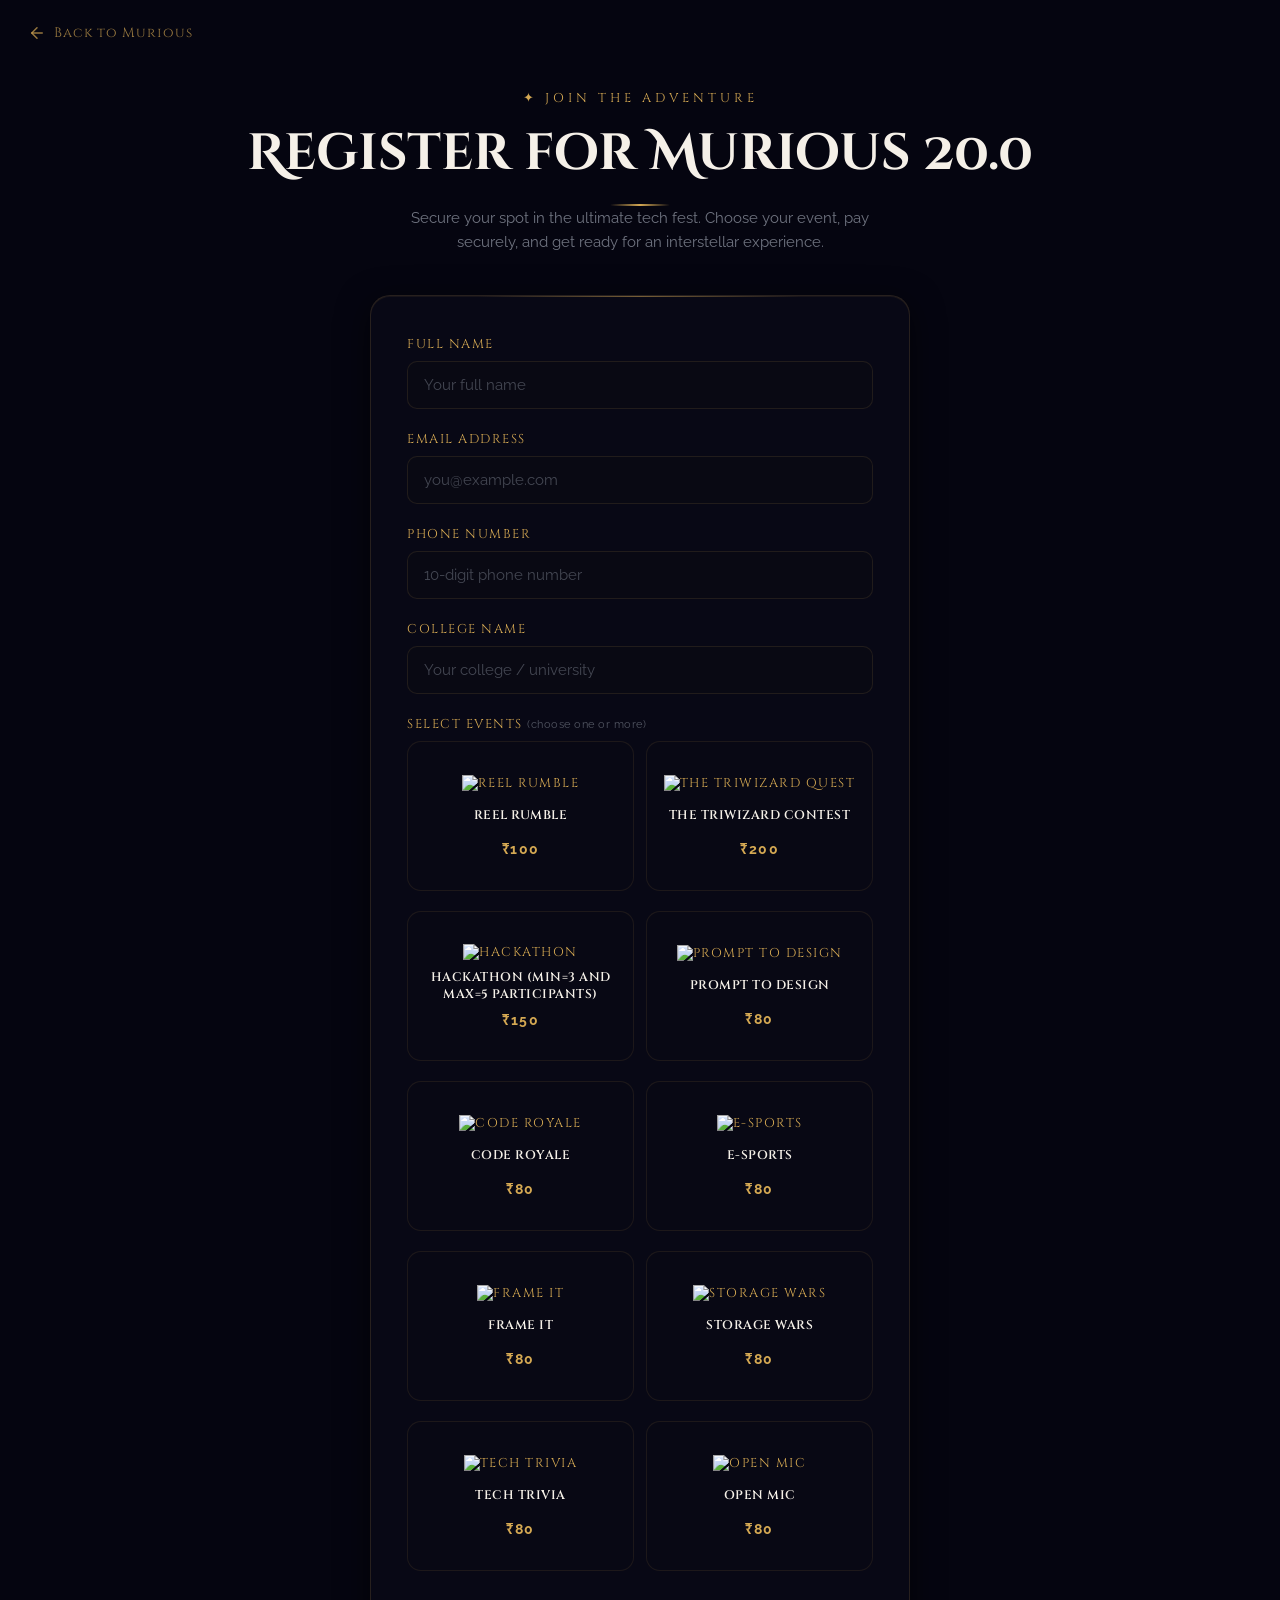
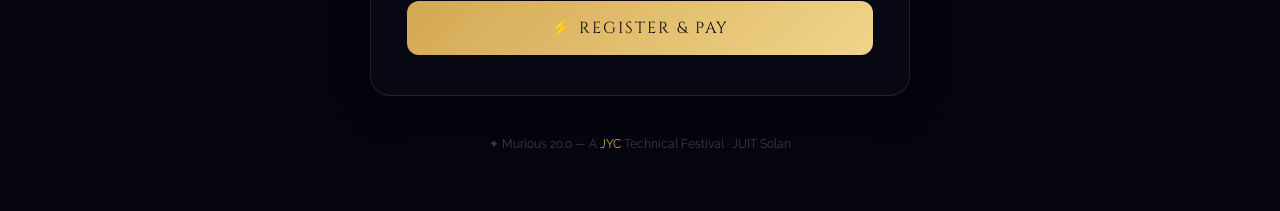
==== register.html @ 3e12759b "Merge 033af7db4ad5f64f94a9833dae85062205849785 into c139ee8dd5cce73f222737e23d005cef96b65f08" ====
<!DOCTYPE html>
<html lang="en">

<head>
    <meta charset="UTF-8">
    <meta name="viewport" content="width=device-width, initial-scale=1.0">
    <title>Register — Murious 20.0 | JUIT Tech Fest</title>
    <meta name="description"
        content="Register for Murious 20.0 events — Coding Contest, Hackathon, Robotics Challenge & more. Secure your spot now!">
    <link rel="preconnect" href="https://fonts.googleapis.com">
    <link rel="preconnect" href="https://fonts.gstatic.com" crossorigin>
    <link
        href="https://fonts.googleapis.com/css2?family=Cinzel+Decorative:wght@400;700;900&family=Cinzel:wght@400;600;700&family=Raleway:wght@300;400;500;600;700&display=swap"
        rel="stylesheet">
    <link rel="icon" type="image/svg+xml" href="assets/images/Murious Logo.svg">
    <link rel="stylesheet" href="css/register.css">
</head>

<body>

    <!-- Starfield Background -->
    <div class="starfield" id="starfield"></div>

    <!-- Page Content -->
    <div class="reg-page">

        <!-- Back to Home -->
        <a href="index.html" class="back-link">
            <svg width="18" height="18" viewBox="0 0 24 24" fill="none" stroke="currentColor" stroke-width="2"
                stroke-linecap="round" stroke-linejoin="round">
                <path d="M19 12H5" />
                <path d="M12 19l-7-7 7-7" />
            </svg>
            Back to Murious
        </a>

        <!-- Header -->
        <header class="reg-header">
            <span class="section-tag">✦ Join the Adventure</span>
            <h1 class="page-title">Register for Murious 20.0</h1>
            <div class="title-ornament"></div>
            <p class="page-subtitle">Secure your spot in the ultimate tech fest. Choose your event, pay securely, and
                get ready for an interstellar experience.</p>
        </header>

        <!-- Registration Form Card -->
        <div class="reg-card">

            <!-- Loading Overlay -->
            <div class="reg-loading-overlay" id="regLoading">
                <div class="reg-spinner"></div>
                <span>Processing Payment...</span>
            </div>

            <form id="registerForm" novalidate>
                <div class="form-group">
                    <label for="regName">Full Name</label>
                    <input type="text" id="regName" placeholder="Your full name" required>
                </div>

                <div class="form-group">
                    <label for="regEmail">Email Address</label>
                    <input type="email" id="regEmail" placeholder="you@example.com" required>
                </div>

                <div class="form-group">
                    <label for="regPhone">Phone Number</label>
                    <input type="tel" id="regPhone" placeholder="10-digit phone number" required>
                </div>

                <div class="form-group">
                    <label for="regCollege">College Name</label>
                    <input type="text" id="regCollege" placeholder="Your college / university" required>
                </div>

                <!-- Multi-Event Selection -->
                <div class="form-group">
                    <label>Select Events <span class="label-hint">(choose one or more)</span></label>
                    <div class="event-grid" id="eventGrid">
                        <label class="event-card" data-event="REEL RUMBLE" data-fee="150">
                            <input type="checkbox" name="events" value="REEL RUMBLE" data-fee="150">
                            <div class="event-card-inner">
                                <span class="event-icon"><img src="images\reel.png" alt="REEL RUMBLE" class="event-img"></span>
                                <span class="event-name">REEL RUMBLE</span>
                                <span class="event-fee">₹100</span>
                            </div>
                            <div class="event-check">✓</div>
                        </label>
                        <label class="event-card" data-event="the triwizard contest" data-fee="200">
                            <input type="checkbox" name="events" value="the triwizard contest" data-fee="200">
                            <div class="event-card-inner">
                                <span class="event-icon"><img src="images\TREASURE.png" alt="THE TRIWIZARD QUEST" class="event-img"></span>
                                <span class="event-name">the triwizard contest</span>
                                <span class="event-fee">₹200</span>
                            </div>
                            <div class="event-check">✓</div>
                        </label>
                        <label class="event-card" data-event="HACKATHON" data-fee="75">
                            <input type="checkbox" name="events" value="HACKATHON" data-fee="75">
                            <div class="event-card-inner">
                                <span class="event-icon"><img src="images\codeinblack.png" alt="HACKATHON" class="event-img"></span>
                                <span class="event-name">HACKATHON (MIN=3 AND MAX=5 participants) </span>
                                <span class="event-fee">₹150</span>
                            </div>
                            <div class="event-check">✓</div>
                        </label>
                        <label class="event-card" data-event="PROMPT TO DESIGN" data-fee="80">
                            <input type="checkbox" name="events" value="PROMPT TO DESIGN" data-fee="80">
                            <div class="event-card-inner">
                                <span class="event-icon"><img src="images\cloud.png" alt="PROMPT TO DESIGN" class="event-img"></span>
                                <span class="event-name">PROMPT TO DESIGN</span>
                                <span class="event-fee">₹80</span>
                            </div>
                            <div class="event-check">✓</div>
                             </label>
                              <label class="event-card" data-event="CODE ROYALE" data-fee="80">
                            <input type="checkbox" name="events" value="CODE ROYALE" data-fee="80">
                            <div class="event-card-inner">
                                <span class="event-icon"> <img src="images\laptop.png" alt="CODE ROYALE" class="event-img"></span>
                                <span class="event-name">CODE ROYALE</span>
                                <span class="event-fee">₹80</span>
                            </div>
                            <div class="event-check">✓</div>
                        </label>
                         <label class="event-card" data-event="E-SPORTS" data-fee="80">
                            <input type="checkbox" name="events" value="E-SPORTS" data-fee="80">
                            <div class="event-card-inner">
                                <span class="event-icon"> <img src="images\console.png" alt="E-SPORTS" class="event-img"></span>
                                <span class="event-name">E-SPORTS</span>
                                <span class="event-fee">₹80</span>
                            </div>
                            <div class="event-check">✓</div>
                        </label>
                        <label class="event-card" data-event="FRAME IT" data-fee="80">
                            <input type="checkbox" name="events" value="FRAME IT" data-fee="80">
                            <div class="event-card-inner">
                                <span class="event-icon"> <img src="images\camera.png" alt="FRAME IT" class="event-img"></span>
                                <span class="event-name">FRAME IT</span>
                                <span class="event-fee">₹80</span>
                            </div>
                            <div class="event-check">✓</div>
                        </label>
                        <label class="event-card" data-event="STORAGE WARS" data-fee="80">
                            <input type="checkbox" name="events" value="STORAGE WARS" data-fee="80">
                            <div class="event-card-inner">
                                <span class="event-icon"> <img src="images\sword.png" alt="STORAGE WARS" class="event-img"></span>
                                <span class="event-name">STORAGE WARS</span>
                                <span class="event-fee">₹80</span>
                            </div>
                            <div class="event-check">✓</div>
                        </label>
                        <label class="event-card" data-event="TECH TRIVIA" data-fee="80">
                            <input type="checkbox" name="events" value="TECH TRIVIA" data-fee="80">
                            <div class="event-card-inner">
                                <span class="event-icon"> <img src="images\QUIZ.png" alt="TECH TRIVIA" class="event-img"></span>
                                <span class="event-name">TECH TRIVIA</span>
                                <span class="event-fee">₹80</span>
                            </div>
                            <div class="event-check">✓</div>
                        </label>
                        <label class="event-card" data-event="OPEN MIC" data-fee="80">
                            <input type="checkbox" name="events" value="OPEN MIC" data-fee="80">
                            <div class="event-card-inner">
                                <span class="event-icon"> <img src="images\openmic1.png" alt="OPEN MIC" class="event-img"></span>
                                <span class="event-name">OPEN MIC</span>
                                <span class="event-fee">₹80</span>
                            </div>
                            <div class="event-check">✓</div>
                        </label>
                        
                        
                        
                    </div>
                </div>

                <!-- Dynamic Total Fee Display -->
                <div class="fee-display" id="feeDisplay" style="display:none;">
                    <div class="fee-left">
                        <span class="fee-label">Total Fee</span>
                        <span class="fee-count" id="feeCount">0 events selected</span>
                    </div>
                    <span class="fee-amount" id="feeAmount">₹0</span>
                </div>

                <button type="submit" class="reg-submit" id="registerBtn">
                    <span class="btn-text">⚡ Register & Pay</span>
                    <span class="btn-magic">✦ Mischief Managed! ✦</span>
                </button>
            </form>
        </div>

        <!-- Toast Messages -->
        <div class="reg-message reg-message--success" id="regSuccess">
            <span class="reg-msg-icon">✦</span>
            <div>
                <strong>Registration Successful!</strong>
                <p>Your spot has been secured. Check your email for confirmation.</p>
            </div>
        </div>
        <div class="reg-message reg-message--error" id="regError">
            <span class="reg-msg-icon">⚠</span>
            <div>
                <strong>Payment Failed</strong>
                <p id="regErrorMsg">Something went wrong. Please try again.</p>
            </div>
        </div>

        <!-- Footer -->
        <footer class="reg-footer">
            <p>✦ Murious 20.0 — A <a href="https://jyc.co.in/" target="_blank">JYC</a> Technical Festival · JUIT Solan
            </p>
        </footer>

    </div>

    <!-- Firebase SDK -->
    <script src="https://www.gstatic.com/firebasejs/10.12.0/firebase-app-compat.js"></script>
    <script src="https://www.gstatic.com/firebasejs/10.12.0/firebase-firestore-compat.js"></script>
    <!-- Razorpay SDK -->
    <script src="https://checkout.razorpay.com/v1/checkout.js"></script>
    <!-- Registration Script -->
    <script src="js/register.js"></script>

</body>

</html>
---- css/register.css ----
/* ═══════════════════════════════════════════════════════
   MURIOUS 20.0 — Registration Page Styles
   Standalone page with same cinematic theme
   ═══════════════════════════════════════════════════════ */

/* ── Stars background animation ── */
@keyframes twinkle {

    0%,
    100% {
        opacity: 0.3;
    }

    50% {
        opacity: 1;
    }
}

@keyframes floatUp {
    0% {
        transform: translateY(0) scale(1);
        opacity: 0.6;
    }

    100% {
        transform: translateY(-100vh) scale(0);
        opacity: 0;
    }
}

@keyframes feeSlideIn {
    0% {
        opacity: 0;
        transform: translateY(8px);
    }

    100% {
        opacity: 1;
        transform: translateY(0);
    }
}

@keyframes feeGlow {

    0%,
    100% {
        box-shadow: 0 0 15px rgba(212, 168, 83, 0.2);
    }

    50% {
        box-shadow: 0 0 30px rgba(212, 168, 83, 0.5), 0 0 60px rgba(212, 168, 83, 0.15);
    }
}

@keyframes spin {
    to {
        transform: rotate(360deg);
    }
}

@keyframes slideInRight {
    0% {
        transform: translateX(120%);
        opacity: 0;
    }

    100% {
        transform: translateX(0);
        opacity: 1;
    }
}

@keyframes slideOutRight {
    0% {
        transform: translateX(0);
        opacity: 1;
    }

    100% {
        transform: translateX(120%);
        opacity: 0;
    }
}

@keyframes heroGlow {

    0%,
    100% {
        text-shadow: 0 0 20px rgba(212, 168, 83, 0.3);
    }

    50% {
        text-shadow: 0 0 40px rgba(212, 168, 83, 0.6), 0 0 80px rgba(212, 168, 83, 0.2);
    }
}

/* ── Base ── */
* {
    margin: 0;
    padding: 0;
    box-sizing: border-box;
}

body {
    font-family: 'Raleway', sans-serif;
    background: #050510;
    color: #e8e4df;
    min-height: 100vh;
    overflow-x: hidden;
    position: relative;
}

/* ── Starfield Background ── */
.starfield {
    position: fixed;
    top: 0;
    left: 0;
    width: 100%;
    height: 100%;
    z-index: 0;
    pointer-events: none;
    overflow: hidden;
}

.star {
    position: absolute;
    width: 2px;
    height: 2px;
    background: #fff;
    border-radius: 50%;
    animation: twinkle var(--duration, 3s) ease-in-out infinite;
    animation-delay: var(--delay, 0s);
    opacity: 0.3;
}

.star.large {
    width: 3px;
    height: 3px;
    box-shadow: 0 0 6px 1px rgba(212, 168, 83, 0.4);
}

/* ── Floating particles ── */
.particle {
    position: fixed;
    width: 4px;
    height: 4px;
    background: radial-gradient(circle, rgba(212, 168, 83, 0.6), transparent);
    border-radius: 50%;
    animation: floatUp var(--speed, 12s) linear infinite;
    animation-delay: var(--delay, 0s);
    z-index: 0;
    pointer-events: none;
}

/* ── Page wrapper ── */
.reg-page {
    position: relative;
    z-index: 1;
    display: flex;
    flex-direction: column;
    align-items: center;
    min-height: 100vh;
    padding: 30px 20px 60px;
}

/* ── Back to Home link ── */
.back-link {
    position: absolute;
    top: 24px;
    left: 28px;
    display: flex;
    align-items: center;
    gap: 8px;
    font-family: 'Cinzel', serif;
    font-size: 0.85rem;
    color: rgba(212, 168, 83, 0.7);
    text-decoration: none;
    transition: all 0.3s;
    letter-spacing: 1px;
    z-index: 10;
}

.back-link:hover {
    color: #f0d48a;
    transform: translateX(-3px);
}

.back-link svg {
    transition: transform 0.3s;
}

.back-link:hover svg {
    transform: translateX(-4px);
}

/* ── Page Header ── */
.reg-header {
    text-align: center;
    margin-top: 60px;
    margin-bottom: 40px;
}

.reg-header .section-tag {
    font-family: 'Cinzel', serif;
    font-size: 0.8rem;
    letter-spacing: 4px;
    text-transform: uppercase;
    color: #d4a853;
    margin-bottom: 12px;
    display: block;
}

.reg-header .page-title {
    font-family: 'Cinzel Decorative', serif;
    font-size: clamp(2rem, 5vw, 3.2rem);
    color: #f5f0e8;
    font-weight: 700;
    margin-bottom: 8px;
    animation: heroGlow 4s ease-in-out infinite;
}

.reg-header .page-subtitle {
    font-size: 0.95rem;
    color: rgba(156, 163, 175, 0.7);
    max-width: 500px;
    margin: 0 auto;
    line-height: 1.6;
}

.title-ornament {
    width: 60px;
    height: 2px;
    background: linear-gradient(90deg, transparent, #d4a853, transparent);
    margin: 16px auto 0;
    border-radius: 2px;
}

/* ── Form Card ── */
.reg-card {
    width: 100%;
    max-width: 540px;
    background: rgba(12, 12, 25, 0.65);
    border: 1px solid rgba(212, 168, 83, 0.15);
    border-radius: 20px;
    padding: 40px 36px;
    backdrop-filter: blur(20px);
    -webkit-backdrop-filter: blur(20px);
    box-shadow:
        0 8px 32px rgba(0, 0, 0, 0.6),
        inset 0 1px 0 rgba(212, 168, 83, 0.08);
    position: relative;
    overflow: hidden;
    transition: border-color 0.4s, box-shadow 0.4s;
}

.reg-card:hover {
    border-color: rgba(212, 168, 83, 0.3);
    box-shadow:
        0 12px 48px rgba(0, 0, 0, 0.7),
        0 0 30px rgba(212, 168, 83, 0.06),
        inset 0 1px 0 rgba(212, 168, 83, 0.12);
}

/* Card glow accent line */
.reg-card::before {
    content: '';
    position: absolute;
    top: 0;
    left: 50%;
    transform: translateX(-50%);
    width: 60%;
    height: 1px;
    background: linear-gradient(90deg, transparent, rgba(212, 168, 83, 0.5), transparent);
}

/* ── Form Groups ── */
.form-group {
    margin-bottom: 22px;
}

.form-group label {
    display: block;
    font-family: 'Cinzel', serif;
    font-size: 0.8rem;
    letter-spacing: 1.5px;
    text-transform: uppercase;
    color: #d4a853;
    margin-bottom: 8px;
}

.form-group input,
.form-group select {
    width: 100%;
    padding: 14px 16px;
    background: rgba(10, 10, 20, 0.7);
    border: 1px solid rgba(212, 168, 83, 0.12);
    border-radius: 10px;
    color: #e8e4df;
    font-family: 'Raleway', sans-serif;
    font-size: 0.95rem;
    transition: all 0.3s;
    outline: none;
}

.form-group input::placeholder {
    color: rgba(156, 163, 175, 0.4);
}

.form-group input:focus,
.form-group select:focus {
    border-color: rgba(212, 168, 83, 0.5);
    box-shadow: 0 0 16px rgba(212, 168, 83, 0.1);
    background: rgba(10, 10, 20, 0.9);
}

.form-group input.invalid {
    border-color: rgba(239, 68, 68, 0.6);
    box-shadow: 0 0 12px rgba(239, 68, 68, 0.1);
}

/* ── Label hint ── */
.label-hint {
    font-family: 'Raleway', sans-serif;
    font-size: 0.7rem;
    font-weight: 400;
    letter-spacing: 0.5px;
    text-transform: none;
    color: rgba(156, 163, 175, 0.5);
}

/* ── Event Checkbox Cards Grid ── */
.event-grid {
    display: grid;
    grid-template-columns: 1fr 1fr;
    gap: 12px;
}

.event-card {
    position: relative;
    cursor: pointer;
    display: block;
    text-transform: none;
    letter-spacing: 0;
    margin: 0;
}

.event-card input[type="checkbox"] {
    position: absolute;
    opacity: 0;
    width: 0;
    height: 0;
    pointer-events: none;
}

.event-card-inner {
    display: flex;
    flex-direction: column;
    align-items: center;
    justify-content: center;   /* NEW */
    gap: 8px;
    padding: 20px 12px;
    height: 150px;             /* NEW */
    background: rgba(10, 10, 20, 0.6);
    border: 1px solid rgba(212, 168, 83, 0.1);
    border-radius: 14px;
    transition: all 0.3s cubic-bezier(0.25, 0.46, 0.45, 0.94);
    text-align: center;
}

.event-card:hover .event-card-inner {
    border-color: rgba(212, 168, 83, 0.3);
    background: rgba(10, 10, 20, 0.8);
    transform: translateY(-2px);
}

.event-card input:checked~.event-card-inner {
    border-color: rgba(212, 168, 83, 0.6);
    background: rgba(212, 168, 83, 0.08);
    box-shadow: 0 0 20px rgba(212, 168, 83, 0.12), inset 0 0 20px rgba(212, 168, 83, 0.04);
}

/* .event-icon {
    font-size: 1.8rem;
    line-height: 1; */
   .event-icon img {
    width: 50px;
    height: 50px;
    object-fit: contain;
    flex-shrink: 0;
}




.event-name {
    font-family: 'Cinzel', serif;
    font-size: 0.78rem;
    font-weight: 600;
    color: #f5f0e8;
    letter-spacing: 0.5px;
    min-height: 32px;   /* NEW */
    display: flex;
    align-items: center;
    justify-content: center;
}

.event-fee {
    font-family: 'Raleway', sans-serif;
    font-size: 0.9rem;
    font-weight: 700;
    color: #d4a853;
}

/* Checkmark badge */
.event-check {
    position: absolute;
    top: 8px;
    right: 8px;
    width: 22px;
    height: 22px;
    border-radius: 50%;
    background: #d4a853;
    color: #0a0a0f;
    font-size: 0.75rem;
    font-weight: 700;
    display: flex;
    align-items: center;
    justify-content: center;
    opacity: 0;
    transform: scale(0.5);
    transition: all 0.25s cubic-bezier(0.34, 1.56, 0.64, 1);
}

.event-card input:checked~.event-check {
    opacity: 1;
    transform: scale(1);
}

/* Error state for event grid */
.event-grid.invalid .event-card-inner {
    border-color: rgba(239, 68, 68, 0.4);
}

/* ── Fee Display (Total) ── */
.fee-display {
    display: flex;
    align-items: center;
    justify-content: space-between;
    padding: 16px 20px;
    background: rgba(212, 168, 83, 0.06);
    border: 1px solid rgba(212, 168, 83, 0.2);
    border-radius: 12px;
    margin-bottom: 24px;
    animation: feeGlow 3s ease-in-out infinite;
}

.fee-left {
    display: flex;
    flex-direction: column;
    gap: 2px;
}

.fee-label {
    font-family: 'Cinzel', serif;
    font-size: 0.85rem;
    letter-spacing: 1px;
    color: rgba(212, 168, 83, 0.8);
}

.fee-count {
    font-family: 'Raleway', sans-serif;
    font-size: 0.72rem;
    color: rgba(156, 163, 175, 0.5);
    letter-spacing: 0.5px;
}

.fee-amount {
    font-family: 'Cinzel Decorative', serif;
    font-size: 1.6rem;
    font-weight: 700;
    color: #f0d48a;
    text-shadow: 0 0 20px rgba(212, 168, 83, 0.3);
    transition: all 0.3s;
}

/* ── Submit Button ── */
.reg-submit {
    width: 100%;
    padding: 16px 32px;
    font-family: 'Cinzel', serif;
    font-size: 1rem;
    letter-spacing: 2px;
    text-transform: uppercase;
    color: #0a0a0f;
    background: linear-gradient(135deg, #d4a853, #f0d48a, #d4a853);
    background-size: 200% 200%;
    border: none;
    border-radius: 12px;
    cursor: pointer;
    position: relative;
    overflow: hidden;
    transition: all 0.4s;
}

.reg-submit:hover {
    background-position: 100% 50%;
    box-shadow: 0 4px 24px rgba(212, 168, 83, 0.4);
    transform: translateY(-2px);
}

.reg-submit:active {
    transform: translateY(0);
}

.reg-submit .btn-text {
    position: relative;
    z-index: 1;
    transition: opacity 0.3s;
}

.reg-submit .btn-magic {
    position: absolute;
    top: 50%;
    left: 50%;
    transform: translate(-50%, -50%);
    opacity: 0;
    transition: opacity 0.3s;
    white-space: nowrap;
}

.reg-submit.submitted .btn-text {
    opacity: 0;
}

.reg-submit.submitted .btn-magic {
    opacity: 1;
}

/* ── Loading Overlay ── */
.reg-loading-overlay {
    position: absolute;
    top: 0;
    left: 0;
    right: 0;
    bottom: 0;
    background: rgba(5, 5, 16, 0.85);
    backdrop-filter: blur(5px);
    display: flex;
    flex-direction: column;
    align-items: center;
    justify-content: center;
    gap: 16px;
    border-radius: 20px;
    z-index: 50;
    opacity: 0;
    pointer-events: none;
    transition: opacity 0.3s;
}

.reg-loading-overlay.active {
    opacity: 1;
    pointer-events: all;
}

.reg-spinner {
    width: 40px;
    height: 40px;
    border: 3px solid rgba(212, 168, 83, 0.15);
    border-top-color: #d4a853;
    border-radius: 50%;
    animation: spin 0.8s linear infinite;
}

.reg-loading-overlay span {
    font-family: 'Cinzel', serif;
    font-size: 0.85rem;
    color: #d4a853;
    letter-spacing: 2px;
}

/* ── Toast Messages ── */
.reg-message {
    position: fixed;
    top: 28px;
    right: 28px;
    display: flex;
    align-items: center;
    gap: 14px;
    padding: 18px 24px;
    border-radius: 14px;
    backdrop-filter: blur(20px);
    z-index: 100;
    transform: translateX(120%);
    transition: transform 0.4s cubic-bezier(0.34, 1.56, 0.64, 1);
    max-width: 400px;
}

.reg-message.active {
    transform: translateX(0);
}

.reg-message--success {
    background: rgba(16, 185, 129, 0.15);
    border: 1px solid rgba(16, 185, 129, 0.3);
}

.reg-message--error {
    background: rgba(239, 68, 68, 0.15);
    border: 1px solid rgba(239, 68, 68, 0.3);
}

.reg-msg-icon {
    font-size: 1.5rem;
    flex-shrink: 0;
}

.reg-message--success .reg-msg-icon {
    color: #10b981;
}

.reg-message--error .reg-msg-icon {
    color: #ef4444;
}

.reg-message strong {
    display: block;
    font-size: 0.95rem;
    margin-bottom: 3px;
    color: #f5f0e8;
}

.reg-message p {
    font-size: 0.82rem;
    color: rgba(156, 163, 175, 0.8);
    line-height: 1.4;
    margin: 0;
}

/* ── Footer ── */
.reg-footer {
    margin-top: auto;
    padding-top: 40px;
    text-align: center;
    font-size: 0.78rem;
    color: rgba(156, 163, 175, 0.35);
}

.reg-footer a {
    color: #d4a853;
    text-decoration: none;
    transition: color 0.3s;
}

.reg-footer a:hover {
    color: #f0d48a;
}

/* ── Responsive ── */
@media (max-width: 600px) {
    .reg-page {
        padding: 20px 14px 40px;
    }

    .reg-header {
        margin-top: 50px;
    }

    .back-link {
        top: 16px;
        left: 16px;
        font-size: 0.78rem;
    }

    .reg-card {
        padding: 28px 20px;
        border-radius: 16px;
    }

    .fee-display {
        flex-direction: column;
        gap: 6px;
        text-align: center;
    }

    .event-grid {
        grid-template-columns: 1fr;
    }

    .reg-message {
        top: auto;
        bottom: 20px;
        right: 12px;
        left: 12px;
        max-width: none;
    }
}
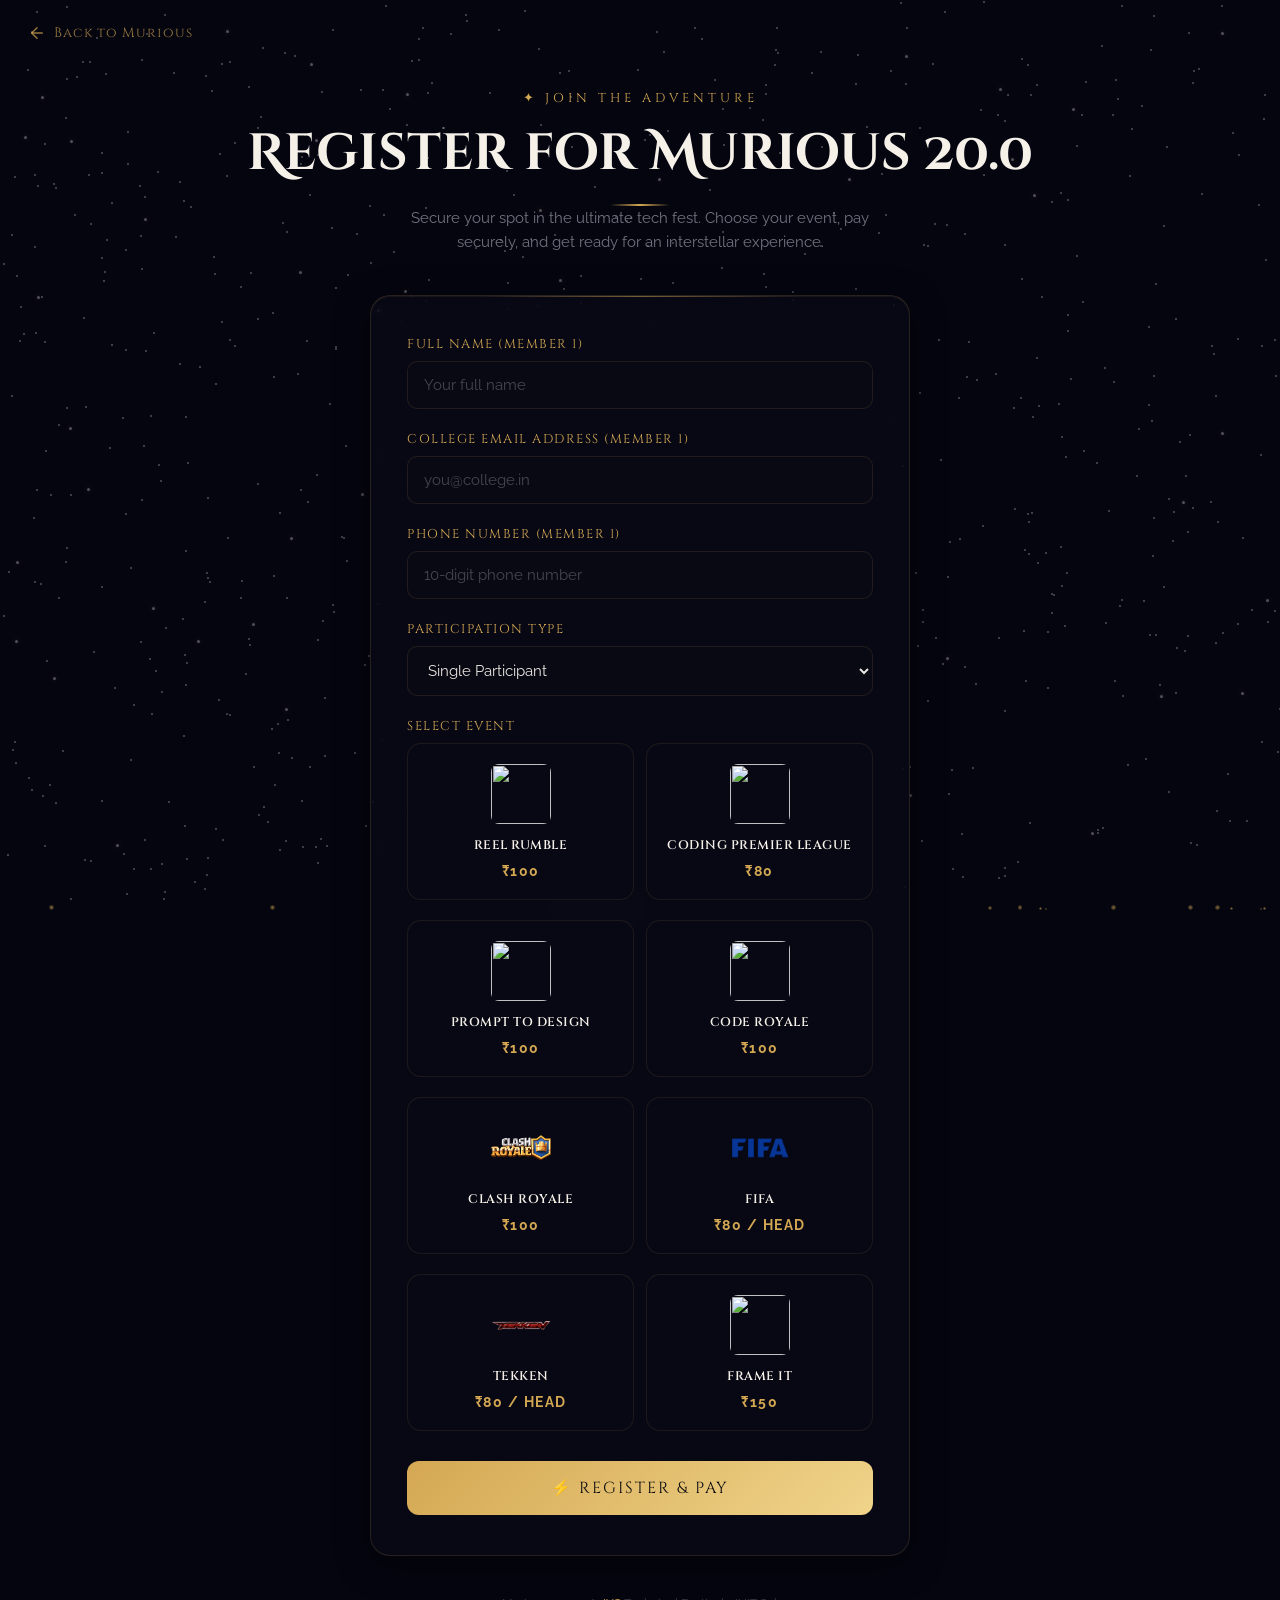
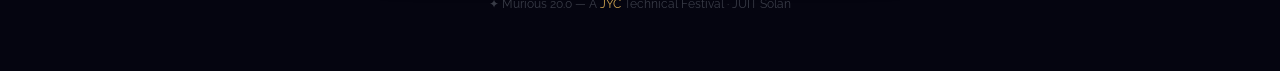
==== commit c6f82ad3: "added games and changed the fee text for other evt" ====
--- a/register.html
+++ b/register.html
@@ -1,226 +1,441 @@
-<!DOCTYPE html>
+<!doctype html>
 <html lang="en">
-
-<head>
-    <meta charset="UTF-8">
-    <meta name="viewport" content="width=device-width, initial-scale=1.0">
+  <head>
+    <meta charset="UTF-8" />
+    <meta name="viewport" content="width=device-width, initial-scale=1.0" />
+
     <title>Register — Murious 20.0 | JUIT Tech Fest</title>
-    <meta name="description"
-        content="Register for Murious 20.0 events — Coding Contest, Hackathon, Robotics Challenge & more. Secure your spot now!">
-    <link rel="preconnect" href="https://fonts.googleapis.com">
-    <link rel="preconnect" href="https://fonts.gstatic.com" crossorigin>
+
+    <meta
+      name="description"
+      content="Register for Murious 20.0 events — Coding Contest, Hackathon, Robotics Challenge & more. Secure your spot now!"
+    />
+
+    <link rel="preconnect" href="https://fonts.googleapis.com" />
+    <link rel="preconnect" href="https://fonts.gstatic.com" crossorigin />
+
     <link
-        href="https://fonts.googleapis.com/css2?family=Cinzel+Decorative:wght@400;700;900&family=Cinzel:wght@400;600;700&family=Raleway:wght@300;400;500;600;700&display=swap"
-        rel="stylesheet">
-    <link rel="icon" type="image/svg+xml" href="assets/images/Murious Logo.svg">
-    <link rel="stylesheet" href="css/register.css">
-</head>
-
-<body>
-
-    <!-- Starfield Background -->
+      href="https://fonts.googleapis.com/css2?family=Cinzel+Decorative:wght@400;700;900&family=Cinzel:wght@400;600;700&family=Raleway:wght@300;400;500;600;700&display=swap"
+      rel="stylesheet"
+    />
+
+    <link
+      rel="icon"
+      type="image/svg+xml"
+      href="assets/images/Murious Logo.svg"
+    />
+
+    <link rel="stylesheet" href="css/register.css" />
+  </head>
+
+  <body>
     <div class="starfield" id="starfield"></div>
 
-    <!-- Page Content -->
     <div class="reg-page">
-
-        <!-- Back to Home -->
-        <a href="index.html" class="back-link">
-            <svg width="18" height="18" viewBox="0 0 24 24" fill="none" stroke="currentColor" stroke-width="2"
-                stroke-linecap="round" stroke-linejoin="round">
-                <path d="M19 12H5" />
-                <path d="M12 19l-7-7 7-7" />
-            </svg>
-            Back to Murious
-        </a>
-
-        <!-- Header -->
-        <header class="reg-header">
-            <span class="section-tag">✦ Join the Adventure</span>
-            <h1 class="page-title">Register for Murious 20.0</h1>
-            <div class="title-ornament"></div>
-            <p class="page-subtitle">Secure your spot in the ultimate tech fest. Choose your event, pay securely, and
-                get ready for an interstellar experience.</p>
-        </header>
-
-        <!-- Registration Form Card -->
-        <div class="reg-card">
-
-            <!-- Loading Overlay -->
-            <div class="reg-loading-overlay" id="regLoading">
-                <div class="reg-spinner"></div>
-                <span>Processing Payment...</span>
+      <a href="index.html" class="back-link">
+        <svg
+          width="18"
+          height="18"
+          viewBox="0 0 24 24"
+          fill="none"
+          stroke="currentColor"
+          stroke-width="2"
+          stroke-linecap="round"
+          stroke-linejoin="round"
+        >
+          <path d="M19 12H5" />
+          <path d="M12 19l-7-7 7-7" />
+        </svg>
+        Back to Murious
+      </a>
+
+      <header class="reg-header">
+        <span class="section-tag">✦ Join the Adventure</span>
+
+        <h1 class="page-title">Register for Murious 20.0</h1>
+
+        <div class="title-ornament"></div>
+
+        <p class="page-subtitle">
+          Secure your spot in the ultimate tech fest. Choose your event, pay
+          securely, and get ready for an interstellar experience.
+        </p>
+      </header>
+
+      <div class="reg-card">
+        <div class="reg-loading-overlay" id="regLoading">
+          <div class="reg-spinner"></div>
+          <span>Processing Payment...</span>
+        </div>
+
+        <form id="registerForm" novalidate>
+          <div class="form-group">
+            <label for="regName">Full Name (Member 1)</label>
+            <input
+              type="text"
+              id="regName"
+              placeholder="Your full name"
+              required
+            />
+          </div>
+
+          <div class="form-group">
+            <label for="regEmail">College Email Address (Member 1)</label>
+            <input
+              type="email"
+              id="regEmail"
+              placeholder="you@college.in"
+              required
+            />
+          </div>
+
+          <div class="form-group">
+            <label for="regPhone">Phone Number (Member 1)</label>
+            <input
+              type="tel"
+              id="regPhone"
+              placeholder="10-digit phone number"
+              required
+            />
+          </div>
+
+          <!-- <div class="form-group">
+            <label for="regCollege">College Name</label>
+            <input
+              type="text"
+              id="regCollege"
+              placeholder="Your college / university"
+              required
+            />
+          </div> -->
+
+          <div class="form-group">
+            <label for="participationType">Participation Type</label>
+            <select id="participationType">
+              <option value="single">Single Participant</option>
+              <option value="team">Team</option>
+            </select>
+          </div>
+
+          <!-- TEAM MEMBERS (dynamically generated by JS) -->
+          <div id="teamSection" style="display: none"></div>
+
+          <div class="form-group">
+            <label>Select Event</label>
+
+            <div class="event-grid" id="eventGrid">
+              <label
+                class="event-card"
+                data-event="HACKATHON"
+                data-fee="100"
+                data-type="team"
+                data-min-members="2"
+                data-max-members="4"
+                style="grid-column: span 2"
+              >
+                <input
+                  type="checkbox"
+                  name="events"
+                  value="HACKATHON"
+                  data-fee="100"
+                />
+                <div class="event-card-inner">
+                  <span class="event-icon">
+                    <img
+                      src="https://cdn-icons-png.flaticon.com/512/2721/2721266.png"
+                      class="event-img"
+                    />
+                  </span>
+                  <span class="event-name">HACKATHON </span>
+                  <span>(MIN 3 AND MAX 5 PARTICIPANTS ALLOWED)</span>
+                  <span class="event-fee">₹100 / member</span>
+                </div>
+                <div class="event-check">✓</div>
+              </label>
+
+              <label class="event-card" data-event="REEL RUMBLE" data-fee="100" data-type="solo">
+                <input
+                  type="checkbox"
+                  name="events"
+                  value="REEL RUMBLE"
+                  data-fee="100"
+                />
+                <div class="event-card-inner">
+                  <span class="event-icon"
+                    ><img src="images/reel.png" class="event-img"
+                  /></span>
+                  <span class="event-name">REEL RUMBLE</span>
+                  <span class="event-fee">₹100</span>
+                </div>
+                <div class="event-check">✓</div>
+              </label>
+
+              <label
+                class="event-card"
+                data-event="the triwizard contest"
+                data-fee="150"
+                data-type="team"
+                data-min-members="2"
+                data-max-members="3"
+              >
+                <input
+                  type="checkbox"
+                  name="events"
+                  value="the triwizard contest"
+                  data-fee="150"
+                />
+                <div class="event-card-inner">
+                  <span class="event-icon"
+                    ><img src="images/TREASURE.png" class="event-img"
+                  /></span>
+                  <span class="event-name">the triwizard contest</span>
+                  <span>(MIN 3 AND MAX 4 PARTICIPANTS ALLOWED)</span>
+                  <span class="event-fee">₹150</span>
+                </div>
+                <div class="event-check">✓</div>
+              </label>
+
+              <label
+                class="event-card"
+                data-event="CODE IN DARK"
+                data-fee="80"
+                data-type="solo"
+              >
+                <input
+                  type="checkbox"
+                  name="events"
+                  value="CODE IN DARK"
+                  data-fee="80"
+                />
+                <div class="event-card-inner">
+                  <span class="event-icon"
+                    ><img src="images/codeinblack.png" class="event-img"
+                  /></span>
+                  <span class="event-name">CODING PREMIER LEAGUE</span>
+                  <span class="event-fee">₹80</span>
+                </div>
+                <div class="event-check">✓</div>
+              </label>
+
+              <label
+                class="event-card"
+                data-event="PROMPT TO DESIGN"
+                data-fee="100"
+                data-type="solo"
+              >
+                <input
+                  type="checkbox"
+                  name="events"
+                  value="PROMPT TO DESIGN"
+                  data-fee="100"
+                />
+                <div class="event-card-inner">
+                  <span class="event-icon"
+                    ><img src="images/cloud.png" class="event-img"
+                  /></span>
+                  <span class="event-name">PROMPT TO DESIGN</span>
+                  <span class="event-fee">₹100</span>
+                </div>
+                <div class="event-check">✓</div>
+              </label>
+
+              <label class="event-card" data-event="CODE ROYALE" data-fee="100" data-type="solo">
+                <input
+                  type="checkbox"
+                  name="events"
+                  value="CODE ROYALE"
+                  data-fee="100"
+                />
+                <div class="event-card-inner">
+                  <span class="event-icon"
+                    ><img src="images/laptop.png" class="event-img"
+                  /></span>
+                  <span class="event-name">CODE ROYALE</span>
+                  <span class="event-fee">₹100</span>
+                </div>
+                <div class="event-check">✓</div>
+              </label>
+
+              <label class="event-card" data-event="VALORANT" data-fee="250" data-type="team" data-min-members="4" data-max-members="4">
+                <input
+                  type="checkbox"
+                  name="events"
+                  value="VALORANT"
+                  data-fee="250"
+                />
+                <div class="event-card-inner">
+                  <span class="event-icon"
+                    ><img src="assets/images/VALORANT.webp" class="event-img"
+                  /></span>
+                  <span class="event-name">VALORANT</span>
+                  <span>(5 PARTICIPANTS TEAM)</span>
+                  <span class="event-fee">₹250 / team</span>
+                </div>
+                <div class="event-check">✓</div>
+              </label>
+
+              <label class="event-card" data-event="BGMI" data-fee="200" data-type="team" data-min-members="3" data-max-members="3">
+                <input
+                  type="checkbox"
+                  name="events"
+                  value="BGMI"
+                  data-fee="200"
+                />
+                <div class="event-card-inner">
+                  <span class="event-icon"
+                    ><img src="assets/images/BGMI.webp" class="event-img"
+                  /></span>
+                  <span class="event-name">BGMI</span>
+                  <span>(4 PARTICIPANTS TEAM)</span>
+                  <span class="event-fee">₹200</span>
+                </div>
+                <div class="event-check">✓</div>
+              </label>
+
+              <label class="event-card" data-event="CLASH ROYALE" data-fee="100" data-type="solo">
+                <input
+                  type="checkbox"
+                  name="events"
+                  value="CLASH ROYALE"
+                  data-fee="100"
+                />
+                <div class="event-card-inner">
+                  <span class="event-icon"
+                    ><img src="assets/images/CLASHROYAL.webp" class="event-img"
+                  /></span>
+                  <span class="event-name">CLASH ROYALE</span>
+                  <span class="event-fee">₹100</span>
+                </div>
+                <div class="event-check">✓</div>
+              </label>
+
+              <label class="event-card" data-event="FIFA" data-fee="80" data-type="solo">
+                <input
+                  type="checkbox"
+                  name="events"
+                  value="FIFA"
+                  data-fee="80"
+                />
+                <div class="event-card-inner">
+                  <span class="event-icon"
+                    ><img src="assets/images/FIFA.webp" class="event-img"
+                  /></span>
+                  <span class="event-name">FIFA</span>
+                  <span class="event-fee">₹80 / head</span>
+                </div>
+                <div class="event-check">✓</div>
+              </label>
+
+              <label class="event-card" data-event="TEKKEN" data-fee="80" data-type="solo">
+                <input
+                  type="checkbox"
+                  name="events"
+                  value="TEKKEN"
+                  data-fee="80"
+                />
+                <div class="event-card-inner">
+                  <span class="event-icon"
+                    ><img src="assets/images/TEKKEN.webp" class="event-img"
+                  /></span>
+                  <span class="event-name">TEKKEN</span>
+                  <span class="event-fee">₹80 / head</span>
+                </div>
+                <div class="event-check">✓</div>
+              </label>
+
+              <label class="event-card" data-event="FRAME IT" data-fee="150" data-type="solo">
+                <input
+                  type="checkbox"
+                  name="events"
+                  value="FRAME IT"
+                  data-fee="150"
+                />
+                <div class="event-card-inner">
+                  <span class="event-icon"
+                    ><img src="images/camera.png" class="event-img"
+                  /></span>
+                  <span class="event-name">FRAME IT</span>
+                  <span class="event-fee">₹150</span>
+                </div>
+                <div class="event-check">✓</div>
+              </label>
+
+              
+
+              <label class="event-card" data-event="TECH TRIVIA" data-fee="100" data-type="team" data-min-members="1" data-max-members="1">
+                <input
+                  type="checkbox"
+                  name="events"
+                  value="TECH TRIVIA"
+                  data-fee="100"
+                />
+                <div class="event-card-inner">
+                  <span class="event-icon"
+                    ><img src="images/QUIZ.png" class="event-img"
+                  /></span>
+                  <span class="event-name">TECH TRIVIA</span>
+                  <span>(MAX 2 PARTICIPANTS ALLOWED)</span>
+                  <span class="event-fee">₹100</span>
+                </div>
+                <div class="event-check">✓</div>
+              </label>
+
+              <!-- <label class="event-card" data-event="OPEN MIC" data-fee="80">
+                <input
+                  type="checkbox"
+                  name="events"
+                  value="OPEN MIC"
+                  data-fee="80"
+                />
+                <div class="event-card-inner">
+                  <span class="event-icon"
+                    ><img src="images/openmic1.png" class="event-img"
+                  /></span>
+                  <span class="event-name">OPEN MIC</span>
+                  <span class="event-fee">₹80</span>
+                </div>
+                <div class="event-check">✓</div>
+              </label> -->
             </div>
-
-            <form id="registerForm" novalidate>
-                <div class="form-group">
-                    <label for="regName">Full Name</label>
-                    <input type="text" id="regName" placeholder="Your full name" required>
-                </div>
-
-                <div class="form-group">
-                    <label for="regEmail">Email Address</label>
-                    <input type="email" id="regEmail" placeholder="you@example.com" required>
-                </div>
-
-                <div class="form-group">
-                    <label for="regPhone">Phone Number</label>
-                    <input type="tel" id="regPhone" placeholder="10-digit phone number" required>
-                </div>
-
-                <div class="form-group">
-                    <label for="regCollege">College Name</label>
-                    <input type="text" id="regCollege" placeholder="Your college / university" required>
-                </div>
-
-                <!-- Multi-Event Selection -->
-                <div class="form-group">
-                    <label>Select Events <span class="label-hint">(choose one or more)</span></label>
-                    <div class="event-grid" id="eventGrid">
-                        <label class="event-card" data-event="REEL RUMBLE" data-fee="150">
-                            <input type="checkbox" name="events" value="REEL RUMBLE" data-fee="150">
-                            <div class="event-card-inner">
-                                <span class="event-icon"><img src="images\reel.png" alt="REEL RUMBLE" class="event-img"></span>
-                                <span class="event-name">REEL RUMBLE</span>
-                                <span class="event-fee">₹100</span>
-                            </div>
-                            <div class="event-check">✓</div>
-                        </label>
-                        <label class="event-card" data-event="the triwizard contest" data-fee="200">
-                            <input type="checkbox" name="events" value="the triwizard contest" data-fee="200">
-                            <div class="event-card-inner">
-                                <span class="event-icon"><img src="images\TREASURE.png" alt="THE TRIWIZARD QUEST" class="event-img"></span>
-                                <span class="event-name">the triwizard contest</span>
-                                <span class="event-fee">₹200</span>
-                            </div>
-                            <div class="event-check">✓</div>
-                        </label>
-                        <label class="event-card" data-event="HACKATHON" data-fee="75">
-                            <input type="checkbox" name="events" value="HACKATHON" data-fee="75">
-                            <div class="event-card-inner">
-                                <span class="event-icon"><img src="images\codeinblack.png" alt="HACKATHON" class="event-img"></span>
-                                <span class="event-name">HACKATHON (MIN=3 AND MAX=5 participants) </span>
-                                <span class="event-fee">₹150</span>
-                            </div>
-                            <div class="event-check">✓</div>
-                        </label>
-                        <label class="event-card" data-event="PROMPT TO DESIGN" data-fee="80">
-                            <input type="checkbox" name="events" value="PROMPT TO DESIGN" data-fee="80">
-                            <div class="event-card-inner">
-                                <span class="event-icon"><img src="images\cloud.png" alt="PROMPT TO DESIGN" class="event-img"></span>
-                                <span class="event-name">PROMPT TO DESIGN</span>
-                                <span class="event-fee">₹80</span>
-                            </div>
-                            <div class="event-check">✓</div>
-                             </label>
-                              <label class="event-card" data-event="CODE ROYALE" data-fee="80">
-                            <input type="checkbox" name="events" value="CODE ROYALE" data-fee="80">
-                            <div class="event-card-inner">
-                                <span class="event-icon"> <img src="images\laptop.png" alt="CODE ROYALE" class="event-img"></span>
-                                <span class="event-name">CODE ROYALE</span>
-                                <span class="event-fee">₹80</span>
-                            </div>
-                            <div class="event-check">✓</div>
-                        </label>
-                         <label class="event-card" data-event="E-SPORTS" data-fee="80">
-                            <input type="checkbox" name="events" value="E-SPORTS" data-fee="80">
-                            <div class="event-card-inner">
-                                <span class="event-icon"> <img src="images\console.png" alt="E-SPORTS" class="event-img"></span>
-                                <span class="event-name">E-SPORTS</span>
-                                <span class="event-fee">₹80</span>
-                            </div>
-                            <div class="event-check">✓</div>
-                        </label>
-                        <label class="event-card" data-event="FRAME IT" data-fee="80">
-                            <input type="checkbox" name="events" value="FRAME IT" data-fee="80">
-                            <div class="event-card-inner">
-                                <span class="event-icon"> <img src="images\camera.png" alt="FRAME IT" class="event-img"></span>
-                                <span class="event-name">FRAME IT</span>
-                                <span class="event-fee">₹80</span>
-                            </div>
-                            <div class="event-check">✓</div>
-                        </label>
-                        <label class="event-card" data-event="STORAGE WARS" data-fee="80">
-                            <input type="checkbox" name="events" value="STORAGE WARS" data-fee="80">
-                            <div class="event-card-inner">
-                                <span class="event-icon"> <img src="images\sword.png" alt="STORAGE WARS" class="event-img"></span>
-                                <span class="event-name">STORAGE WARS</span>
-                                <span class="event-fee">₹80</span>
-                            </div>
-                            <div class="event-check">✓</div>
-                        </label>
-                        <label class="event-card" data-event="TECH TRIVIA" data-fee="80">
-                            <input type="checkbox" name="events" value="TECH TRIVIA" data-fee="80">
-                            <div class="event-card-inner">
-                                <span class="event-icon"> <img src="images\QUIZ.png" alt="TECH TRIVIA" class="event-img"></span>
-                                <span class="event-name">TECH TRIVIA</span>
-                                <span class="event-fee">₹80</span>
-                            </div>
-                            <div class="event-check">✓</div>
-                        </label>
-                        <label class="event-card" data-event="OPEN MIC" data-fee="80">
-                            <input type="checkbox" name="events" value="OPEN MIC" data-fee="80">
-                            <div class="event-card-inner">
-                                <span class="event-icon"> <img src="images\openmic1.png" alt="OPEN MIC" class="event-img"></span>
-                                <span class="event-name">OPEN MIC</span>
-                                <span class="event-fee">₹80</span>
-                            </div>
-                            <div class="event-check">✓</div>
-                        </label>
-                        
-                        
-                        
-                    </div>
-                </div>
-
-                <!-- Dynamic Total Fee Display -->
-                <div class="fee-display" id="feeDisplay" style="display:none;">
-                    <div class="fee-left">
-                        <span class="fee-label">Total Fee</span>
-                        <span class="fee-count" id="feeCount">0 events selected</span>
-                    </div>
-                    <span class="fee-amount" id="feeAmount">₹0</span>
-                </div>
-
-                <button type="submit" class="reg-submit" id="registerBtn">
-                    <span class="btn-text">⚡ Register & Pay</span>
-                    <span class="btn-magic">✦ Mischief Managed! ✦</span>
-                </button>
-            </form>
-        </div>
-
-        <!-- Toast Messages -->
-        <div class="reg-message reg-message--success" id="regSuccess">
-            <span class="reg-msg-icon">✦</span>
-            <div>
-                <strong>Registration Successful!</strong>
-                <p>Your spot has been secured. Check your email for confirmation.</p>
+          </div>
+
+          <div class="fee-display" id="feeDisplay" style="display: none">
+            <div class="fee-left">
+              <span class="fee-label">Total Fee</span>
+              <span class="fee-count" id="feeCount">0 events selected</span>
             </div>
-        </div>
-        <div class="reg-message reg-message--error" id="regError">
-            <span class="reg-msg-icon">⚠</span>
-            <div>
-                <strong>Payment Failed</strong>
-                <p id="regErrorMsg">Something went wrong. Please try again.</p>
-            </div>
-        </div>
-
-        <!-- Footer -->
-        <footer class="reg-footer">
-            <p>✦ Murious 20.0 — A <a href="https://jyc.co.in/" target="_blank">JYC</a> Technical Festival · JUIT Solan
-            </p>
-        </footer>
-
+            <span class="fee-amount" id="feeAmount">₹0</span>
+          </div>
+
+          <button type="submit" class="reg-submit" id="registerBtn">
+            <span class="btn-text">⚡ Register & Pay</span>
+            <span class="btn-magic">✦ Mischief Managed! ✦</span>
+          </button>
+        </form>
+      </div>
+
+      <footer class="reg-footer">
+        <p>
+          ✦ Murious 20.0 — A
+          <a href="https://jyc.co.in/" target="_blank">JYC</a>
+          Technical Festival · JUIT Solan
+        </p>
+      </footer>
     </div>
 
-    <!-- Firebase SDK -->
+    <script>
+      document.querySelectorAll('input[name="events"]').forEach((cb) => {
+        cb.addEventListener("change", function () {
+          document.querySelectorAll('input[name="events"]').forEach((x) => {
+            if (x !== this) x.checked = false;
+          });
+        });
+      });
+    </script>
+
     <script src="https://www.gstatic.com/firebasejs/10.12.0/firebase-app-compat.js"></script>
     <script src="https://www.gstatic.com/firebasejs/10.12.0/firebase-firestore-compat.js"></script>
-    <!-- Razorpay SDK -->
     <script src="https://checkout.razorpay.com/v1/checkout.js"></script>
-    <!-- Registration Script -->
     <script src="js/register.js"></script>
-
-</body>
-
-</html>+  </body>
+</html>
--- a/css/register.css
+++ b/css/register.css
@@ -356,10 +356,8 @@
     display: flex;
     flex-direction: column;
     align-items: center;
-    justify-content: center;   /* NEW */
     gap: 8px;
     padding: 20px 12px;
-    height: 150px;             /* NEW */
     background: rgba(10, 10, 20, 0.6);
     border: 1px solid rgba(212, 168, 83, 0.1);
     border-radius: 14px;
@@ -383,13 +381,11 @@
     font-size: 1.8rem;
     line-height: 1; */
    .event-icon img {
-    width: 50px;
-    height: 50px;
+    width: 60px;
+    height: 60px;
     object-fit: contain;
-    flex-shrink: 0;
-}
-
-
+    border-radius: 8px;
+}
 
 
 .event-name {
@@ -398,10 +394,6 @@
     font-weight: 600;
     color: #f5f0e8;
     letter-spacing: 0.5px;
-    min-height: 32px;   /* NEW */
-    display: flex;
-    align-items: center;
-    justify-content: center;
 }
 
 .event-fee {
@@ -693,4 +685,8 @@
         left: 12px;
         max-width: none;
     }
+}
+
+.invalid{
+border:2px solid red;
 }
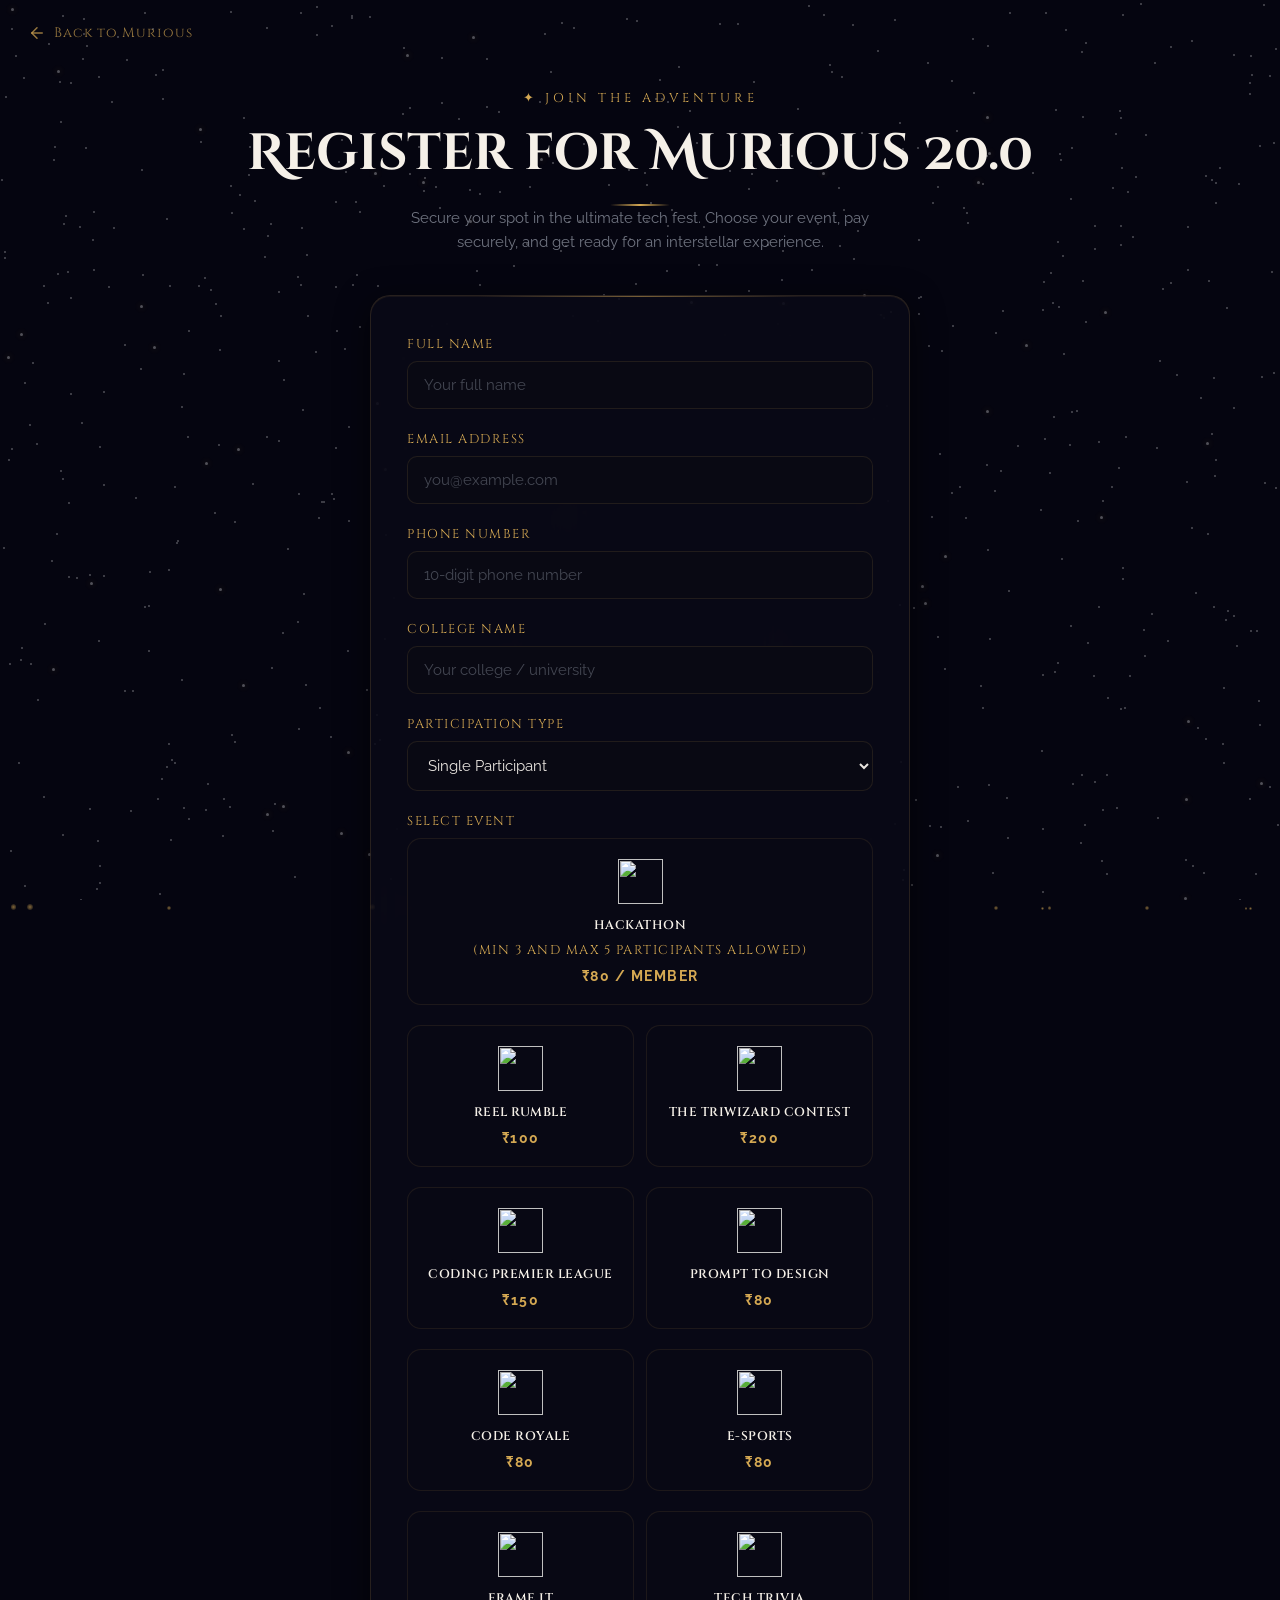
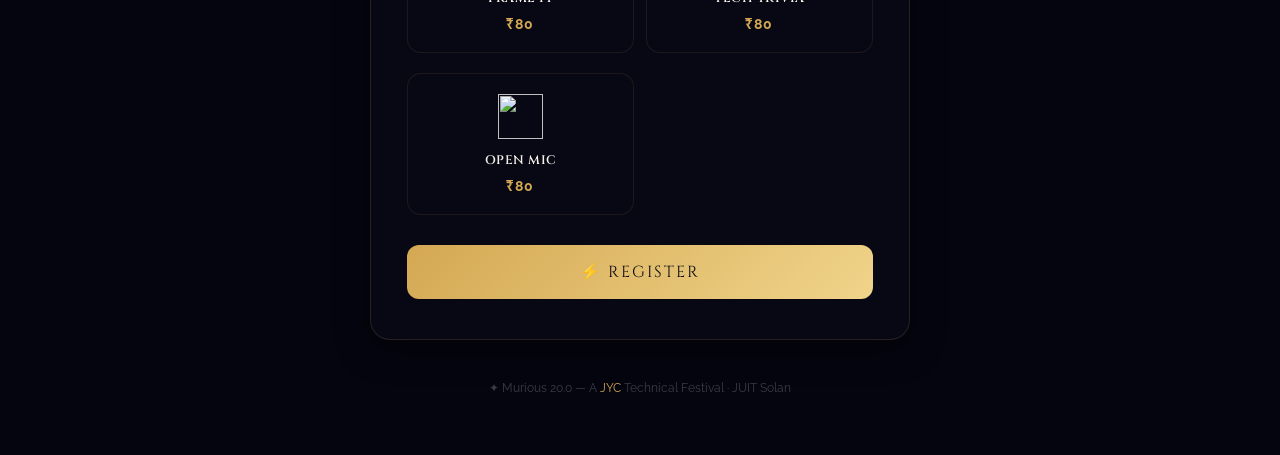
==== commit 0f6c18c3: "Merge f8c79a874f001aba20b38adfa1d529ed88d8df00 into 3d3939e7c7a0bf41ee763e3c9b9bd7c3fb57303d" ====
--- a/register.html
+++ b/register.html
@@ -70,7 +70,7 @@
 
         <form id="registerForm" novalidate>
           <div class="form-group">
-            <label for="regName">Full Name (Member 1)</label>
+            <label for="regName">Full Name</label>
             <input
               type="text"
               id="regName"
@@ -80,17 +80,17 @@
           </div>
 
           <div class="form-group">
-            <label for="regEmail">College Email Address (Member 1)</label>
+            <label for="regEmail">Email Address</label>
             <input
               type="email"
               id="regEmail"
-              placeholder="you@college.in"
+              placeholder="you@example.com"
               required
             />
           </div>
 
           <div class="form-group">
-            <label for="regPhone">Phone Number (Member 1)</label>
+            <label for="regPhone">Phone Number</label>
             <input
               type="tel"
               id="regPhone"
@@ -99,7 +99,7 @@
             />
           </div>
 
-          <!-- <div class="form-group">
+          <div class="form-group">
             <label for="regCollege">College Name</label>
             <input
               type="text"
@@ -107,7 +107,7 @@
               placeholder="Your college / university"
               required
             />
-          </div> -->
+          </div>
 
           <div class="form-group">
             <label for="participationType">Participation Type</label>
@@ -117,8 +117,89 @@
             </select>
           </div>
 
-          <!-- TEAM MEMBERS (dynamically generated by JS) -->
-          <div id="teamSection" style="display: none"></div>
+          <!-- TEAM MEMBERS -->
+
+          <div id="teamSection" style="display: none">
+            <div class="form-group">
+              <label>Member 1 Name</label>
+              <input type="text" id="member1Name" placeholder="Optional" />
+            </div>
+
+            <div class="form-group">
+              <label>Member 1 Roll No</label>
+              <input type="text" id="member1Roll" placeholder="Optional" />
+            </div>
+
+            <div class="form-group">
+              <label>Member 1 Phone</label>
+              <input
+                type="tel"
+                id="member1Phone"
+                placeholder="Optional"
+                pattern="[0-9]{10}"
+              />
+            </div>
+
+            <div class="form-group">
+              <label>Member 2 Name</label>
+              <input type="text" id="member2Name" placeholder="Optional" />
+            </div>
+
+            <div class="form-group">
+              <label>Member 2 Roll No</label>
+              <input type="text" id="member2Roll" placeholder="Optional" />
+            </div>
+
+            <div class="form-group">
+              <label>Member 2 Phone</label>
+              <input
+                type="tel"
+                id="member2Phone"
+                placeholder="Optional"
+                pattern="[0-9]{10}"
+              />
+            </div>
+
+            <div class="form-group">
+              <label>Member 3 Name</label>
+              <input type="text" id="member3Name" placeholder="Optional" />
+            </div>
+
+            <div class="form-group">
+              <label>Member 3 Roll No</label>
+              <input type="text" id="member3Roll" placeholder="Optional" />
+            </div>
+
+            <div class="form-group">
+              <label>Member 3 Phone</label>
+              <input
+                type="tel"
+                id="member3Phone"
+                placeholder="Optional"
+                pattern="[0-9]{10}"
+              />
+            </div>
+
+            <div class="form-group">
+              <label>Member 4 Name</label>
+              <input type="text" id="member4Name" placeholder="Optional" />
+            </div>
+
+            <div class="form-group">
+              <label>Member 4 Roll No</label>
+              <input type="text" id="member4Roll" placeholder="Optional" />
+            </div>
+
+            <div class="form-group">
+              <label>Member 4 Phone</label>
+              <input
+                type="tel"
+                id="member4Phone"
+                placeholder="Optional"
+                pattern="[0-9]{10}"
+              />
+            </div>
+          </div>
 
           <div class="form-group">
             <label>Select Event</label>
@@ -127,17 +208,14 @@
               <label
                 class="event-card"
                 data-event="HACKATHON"
-                data-fee="100"
-                data-type="team"
-                data-min-members="2"
-                data-max-members="4"
+                data-fee="80"
                 style="grid-column: span 2"
               >
                 <input
                   type="checkbox"
                   name="events"
                   value="HACKATHON"
-                  data-fee="100"
+                  data-fee="80"
                 />
                 <div class="event-card-inner">
                   <span class="event-icon">
@@ -148,17 +226,17 @@
                   </span>
                   <span class="event-name">HACKATHON </span>
                   <span>(MIN 3 AND MAX 5 PARTICIPANTS ALLOWED)</span>
-                  <span class="event-fee">₹100 / member</span>
-                </div>
-                <div class="event-check">✓</div>
-              </label>
-
-              <label class="event-card" data-event="REEL RUMBLE" data-fee="100" data-type="solo">
+                  <span class="event-fee">₹80 / member</span>
+                </div>
+                <div class="event-check">✓</div>
+              </label>
+
+              <label class="event-card" data-event="REEL RUMBLE" data-fee="150">
                 <input
                   type="checkbox"
                   name="events"
                   value="REEL RUMBLE"
-                  data-fee="100"
+                  data-fee="150"
                 />
                 <div class="event-card-inner">
                   <span class="event-icon"
@@ -173,24 +251,20 @@
               <label
                 class="event-card"
                 data-event="the triwizard contest"
-                data-fee="150"
-                data-type="team"
-                data-min-members="2"
-                data-max-members="3"
+                data-fee="200"
               >
                 <input
                   type="checkbox"
                   name="events"
                   value="the triwizard contest"
-                  data-fee="150"
+                  data-fee="200"
                 />
                 <div class="event-card-inner">
                   <span class="event-icon"
                     ><img src="images/TREASURE.png" class="event-img"
                   /></span>
                   <span class="event-name">the triwizard contest</span>
-                  <span>(MIN 3 AND MAX 4 PARTICIPANTS ALLOWED)</span>
-                  <span class="event-fee">₹150</span>
+                  <span class="event-fee">₹200</span>
                 </div>
                 <div class="event-check">✓</div>
               </label>
@@ -198,21 +272,20 @@
               <label
                 class="event-card"
                 data-event="CODE IN DARK"
-                data-fee="80"
-                data-type="solo"
+                data-fee="150"
               >
                 <input
                   type="checkbox"
                   name="events"
                   value="CODE IN DARK"
-                  data-fee="80"
+                  data-fee="150"
                 />
                 <div class="event-card-inner">
                   <span class="event-icon"
                     ><img src="images/codeinblack.png" class="event-img"
                   /></span>
                   <span class="event-name">CODING PREMIER LEAGUE</span>
-                  <span class="event-fee">₹80</span>
+                  <span class="event-fee">₹150</span>
                 </div>
                 <div class="event-check">✓</div>
               </label>
@@ -220,167 +293,95 @@
               <label
                 class="event-card"
                 data-event="PROMPT TO DESIGN"
-                data-fee="100"
-                data-type="solo"
+                data-fee="80"
               >
                 <input
                   type="checkbox"
                   name="events"
                   value="PROMPT TO DESIGN"
-                  data-fee="100"
+                  data-fee="80"
                 />
                 <div class="event-card-inner">
                   <span class="event-icon"
                     ><img src="images/cloud.png" class="event-img"
                   /></span>
                   <span class="event-name">PROMPT TO DESIGN</span>
-                  <span class="event-fee">₹100</span>
-                </div>
-                <div class="event-check">✓</div>
-              </label>
-
-              <label class="event-card" data-event="CODE ROYALE" data-fee="100" data-type="solo">
+                  <span class="event-fee">₹80</span>
+                </div>
+                <div class="event-check">✓</div>
+              </label>
+
+              <label class="event-card" data-event="CODE ROYALE" data-fee="80">
                 <input
                   type="checkbox"
                   name="events"
                   value="CODE ROYALE"
-                  data-fee="100"
+                  data-fee="80"
                 />
                 <div class="event-card-inner">
                   <span class="event-icon"
                     ><img src="images/laptop.png" class="event-img"
                   /></span>
                   <span class="event-name">CODE ROYALE</span>
-                  <span class="event-fee">₹100</span>
-                </div>
-                <div class="event-check">✓</div>
-              </label>
-
-              <label class="event-card" data-event="VALORANT" data-fee="250" data-type="team" data-min-members="4" data-max-members="4">
-                <input
-                  type="checkbox"
-                  name="events"
-                  value="VALORANT"
-                  data-fee="250"
-                />
-                <div class="event-card-inner">
-                  <span class="event-icon"
-                    ><img src="assets/images/VALORANT.webp" class="event-img"
-                  /></span>
-                  <span class="event-name">VALORANT</span>
-                  <span>(5 PARTICIPANTS TEAM)</span>
-                  <span class="event-fee">₹250 / team</span>
-                </div>
-                <div class="event-check">✓</div>
-              </label>
-
-              <label class="event-card" data-event="BGMI" data-fee="200" data-type="team" data-min-members="3" data-max-members="3">
-                <input
-                  type="checkbox"
-                  name="events"
-                  value="BGMI"
-                  data-fee="200"
-                />
-                <div class="event-card-inner">
-                  <span class="event-icon"
-                    ><img src="assets/images/BGMI.webp" class="event-img"
-                  /></span>
-                  <span class="event-name">BGMI</span>
-                  <span>(4 PARTICIPANTS TEAM)</span>
-                  <span class="event-fee">₹200</span>
-                </div>
-                <div class="event-check">✓</div>
-              </label>
-
-              <label class="event-card" data-event="CLASH ROYALE" data-fee="100" data-type="solo">
-                <input
-                  type="checkbox"
-                  name="events"
-                  value="CLASH ROYALE"
-                  data-fee="100"
-                />
-                <div class="event-card-inner">
-                  <span class="event-icon"
-                    ><img src="assets/images/CLASHROYAL.webp" class="event-img"
-                  /></span>
-                  <span class="event-name">CLASH ROYALE</span>
-                  <span class="event-fee">₹100</span>
-                </div>
-                <div class="event-check">✓</div>
-              </label>
-
-              <label class="event-card" data-event="FIFA" data-fee="80" data-type="solo">
-                <input
-                  type="checkbox"
-                  name="events"
-                  value="FIFA"
-                  data-fee="80"
-                />
-                <div class="event-card-inner">
-                  <span class="event-icon"
-                    ><img src="assets/images/FIFA.webp" class="event-img"
-                  /></span>
-                  <span class="event-name">FIFA</span>
-                  <span class="event-fee">₹80 / head</span>
-                </div>
-                <div class="event-check">✓</div>
-              </label>
-
-              <label class="event-card" data-event="TEKKEN" data-fee="80" data-type="solo">
-                <input
-                  type="checkbox"
-                  name="events"
-                  value="TEKKEN"
-                  data-fee="80"
-                />
-                <div class="event-card-inner">
-                  <span class="event-icon"
-                    ><img src="assets/images/TEKKEN.webp" class="event-img"
-                  /></span>
-                  <span class="event-name">TEKKEN</span>
-                  <span class="event-fee">₹80 / head</span>
-                </div>
-                <div class="event-check">✓</div>
-              </label>
-
-              <label class="event-card" data-event="FRAME IT" data-fee="150" data-type="solo">
+                  <span class="event-fee">₹80</span>
+                </div>
+                <div class="event-check">✓</div>
+              </label>
+
+              <label class="event-card" data-event="E-SPORTS" data-fee="80">
+                <input
+                  type="checkbox"
+                  name="events"
+                  value="E-SPORTS"
+                  data-fee="80"
+                />
+                <div class="event-card-inner">
+                  <span class="event-icon"
+                    ><img src="images/console.png" class="event-img"
+                  /></span>
+                  <span class="event-name">E-SPORTS</span>
+                  <span class="event-fee">₹80</span>
+                </div>
+                <div class="event-check">✓</div>
+              </label>
+
+              <label class="event-card" data-event="FRAME IT" data-fee="80">
                 <input
                   type="checkbox"
                   name="events"
                   value="FRAME IT"
-                  data-fee="150"
+                  data-fee="80"
                 />
                 <div class="event-card-inner">
                   <span class="event-icon"
                     ><img src="images/camera.png" class="event-img"
                   /></span>
                   <span class="event-name">FRAME IT</span>
-                  <span class="event-fee">₹150</span>
+                  <span class="event-fee">₹80</span>
                 </div>
                 <div class="event-check">✓</div>
               </label>
 
               
 
-              <label class="event-card" data-event="TECH TRIVIA" data-fee="100" data-type="team" data-min-members="1" data-max-members="1">
+              <label class="event-card" data-event="TECH TRIVIA" data-fee="80">
                 <input
                   type="checkbox"
                   name="events"
                   value="TECH TRIVIA"
-                  data-fee="100"
+                  data-fee="80"
                 />
                 <div class="event-card-inner">
                   <span class="event-icon"
                     ><img src="images/QUIZ.png" class="event-img"
                   /></span>
                   <span class="event-name">TECH TRIVIA</span>
-                  <span>(MAX 2 PARTICIPANTS ALLOWED)</span>
-                  <span class="event-fee">₹100</span>
-                </div>
-                <div class="event-check">✓</div>
-              </label>
-
-              <!-- <label class="event-card" data-event="OPEN MIC" data-fee="80">
+                  <span class="event-fee">₹80</span>
+                </div>
+                <div class="event-check">✓</div>
+              </label>
+
+              <label class="event-card" data-event="OPEN MIC" data-fee="80">
                 <input
                   type="checkbox"
                   name="events"
@@ -395,7 +396,7 @@
                   <span class="event-fee">₹80</span>
                 </div>
                 <div class="event-check">✓</div>
-              </label> -->
+              </label>
             </div>
           </div>
 
@@ -407,10 +408,28 @@
             <span class="fee-amount" id="feeAmount">₹0</span>
           </div>
 
-          <button type="submit" class="reg-submit" id="registerBtn">
-            <span class="btn-text">⚡ Register & Pay</span>
-            <span class="btn-magic">✦ Mischief Managed! ✦</span>
+          <button type="button" class="reg-submit" id="showQRBtn">
+            <span class="btn-text">⚡ Register</span>
+            <span class="btn-magic">✦ Continue to Payment ✦</span>
           </button>
+          
+          <div class="qr-payment" id="qrPayment" style="display:none">
+             <h3>Scan QR to Pay</h3>
+            <img src="assets/images/payment-qr.webp" alt="UPI QR Code">
+            <p>Please upload your payment screenshot after completing the payment.</p>
+            <div class="form-group">
+              <label for="paymentScreenshot">Upload Payment Screenshot</label>
+              <input 
+                type="file" 
+                id="paymentScreenshot" 
+                accept="image/*"
+                required
+              >
+            </div>
+            <button type="submit" class="reg-submit">
+              Submit Registration
+            </button>
+          </div>
         </form>
       </div>
 
@@ -435,7 +454,6 @@
 
     <script src="https://www.gstatic.com/firebasejs/10.12.0/firebase-app-compat.js"></script>
     <script src="https://www.gstatic.com/firebasejs/10.12.0/firebase-firestore-compat.js"></script>
-    <script src="https://checkout.razorpay.com/v1/checkout.js"></script>
     <script src="js/register.js"></script>
   </body>
 </html>
--- a/css/register.css
+++ b/css/register.css
@@ -381,10 +381,9 @@
     font-size: 1.8rem;
     line-height: 1; */
    .event-icon img {
-    width: 60px;
-    height: 60px;
+    width: 45px;
+    height: 45px;
     object-fit: contain;
-    border-radius: 8px;
 }
 
 
@@ -689,4 +688,38 @@
 
 .invalid{
 border:2px solid red;
+}
+.qr-payment{
+  margin-top:30px;
+  text-align:center;
+}
+
+.qr-payment img{
+  width:220px;
+  margin:15px 0;
+  border-radius:12px;
+  box-shadow:0 10px 25px rgba(0,0,0,0.3);
+}
+
+.qr-payment h3{
+  color:var(--gold);
+}
+
+.qr-payment p{
+  font-size:14px;
+  color:#bbb;
+}
+.qr-payment input[type="file"]{
+  margin-top:10px;
+  padding:10px;
+  border:1px solid rgba(255,255,255,0.2);
+  border-radius:8px;
+  width:100%;
+  background:rgba(255,255,255,0.05);
+  color:white;
+}
+
+.qr-payment{
+  margin-top:30px;
+  text-align:center;
 }
